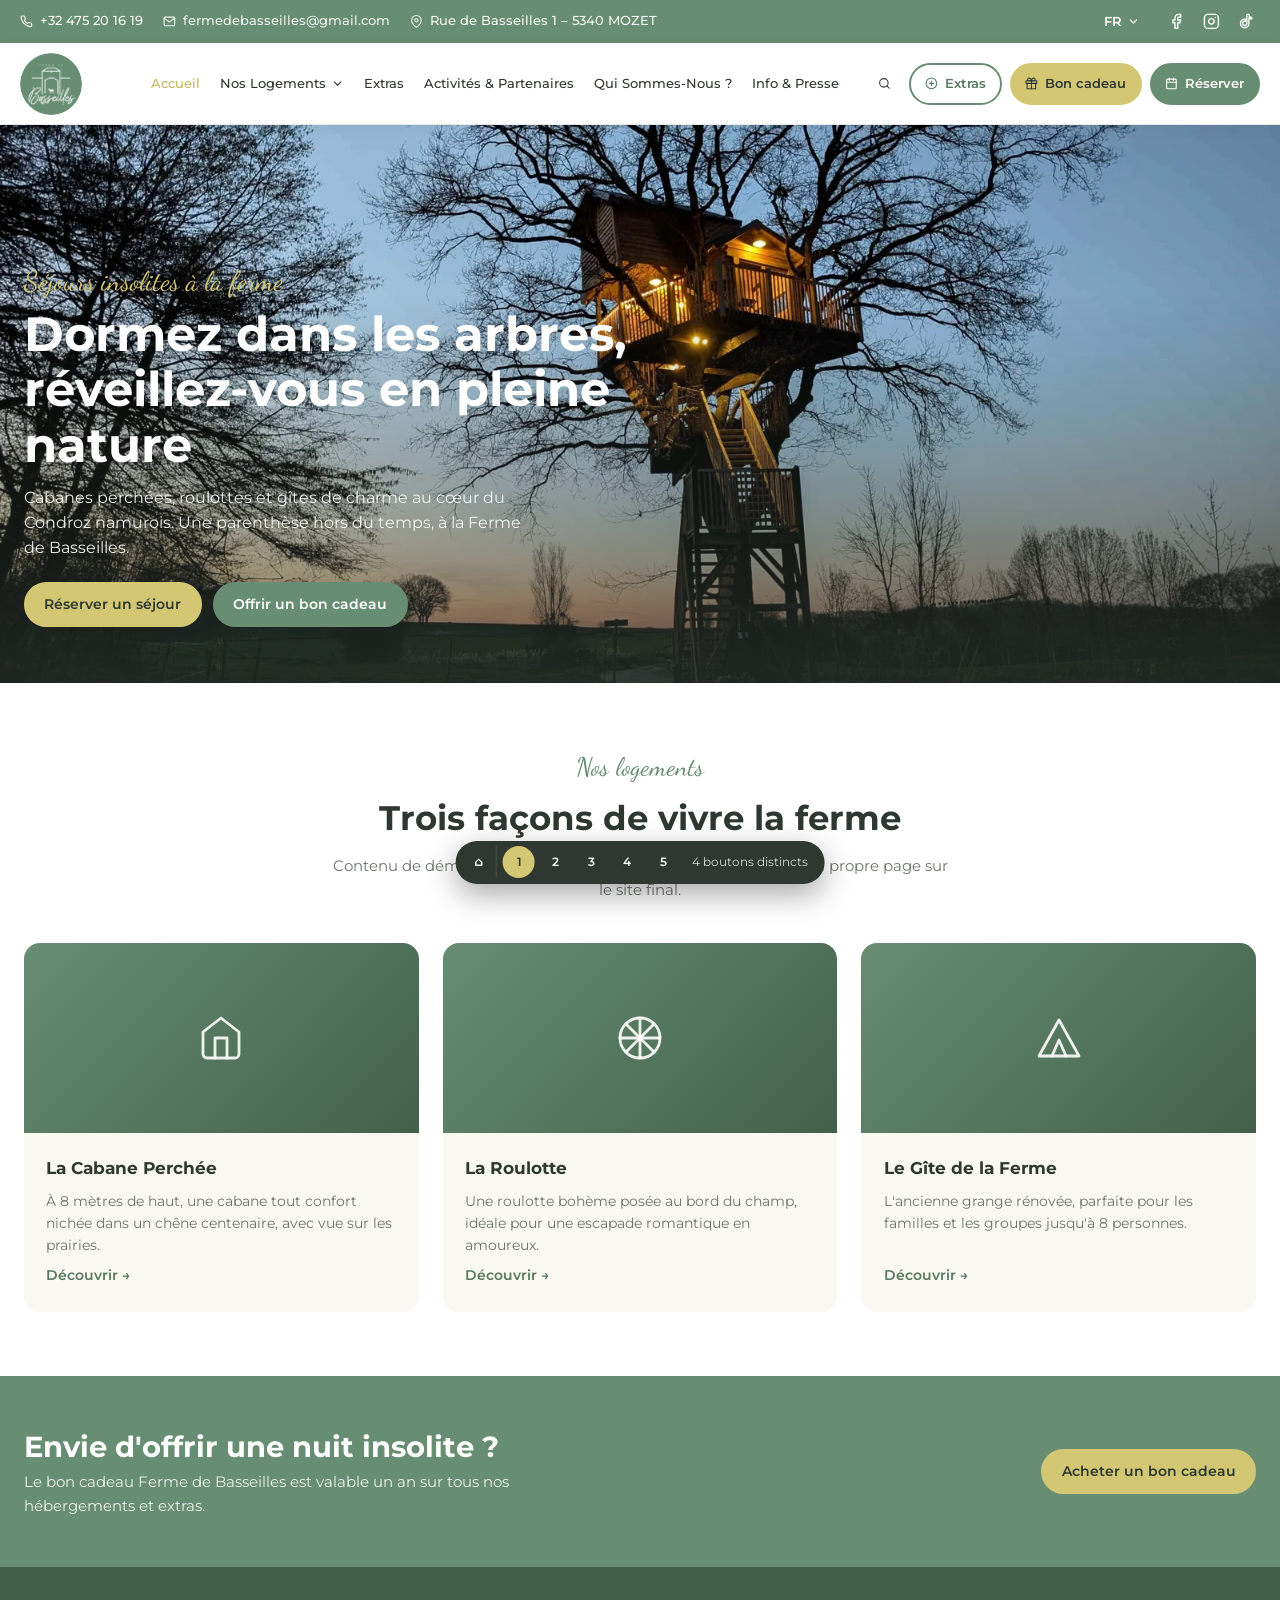
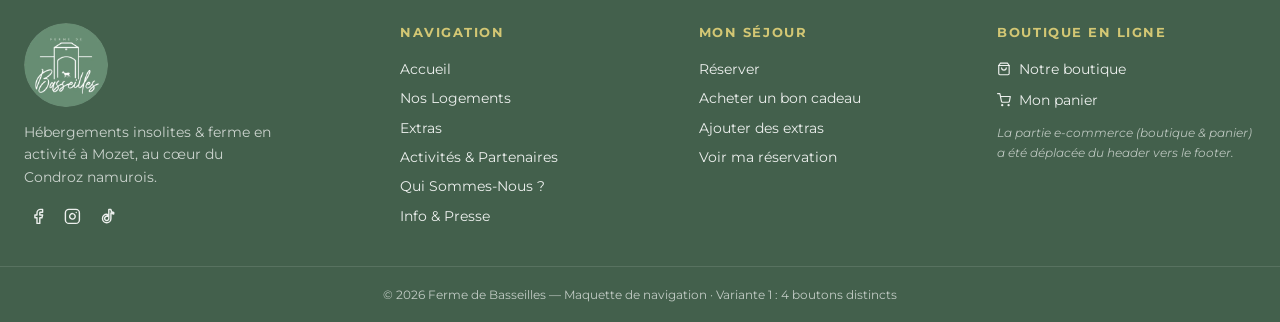
==== variant-1.html @ 5a472fa8 "Add 5 header navigation variants for Ferme de Basseilles - Remove e-commerce (cart) from header, rel" ====
<!DOCTYPE html>
<html lang="fr">
<head>
  <meta charset="UTF-8">
  <meta name="viewport" content="width=device-width, initial-scale=1">
  <title>Variante 1 — 4 boutons distincts | Ferme de Basseilles</title>
  <meta name="description" content="Maquette de navigation — 4 boutons d'action distincts dans le header.">
  <link rel="icon" type="image/webp" href="assets/img/logo.webp">
  <link rel="preconnect" href="https://fonts.googleapis.com">
  <link rel="preconnect" href="https://fonts.gstatic.com" crossorigin>
  <link href="https://fonts.googleapis.com/css2?family=Montserrat:wght@400;500;600;700&family=Dancing+Script:wght@600&display=swap" rel="stylesheet">
  <link rel="stylesheet" href="assets/css/styles.css">
</head>
<body class="v1" data-variant="1">

  <!-- ===== Barre supérieure : contact / langue / réseaux (conservés) ===== -->
  <div class="topbar">
    <div class="topbar-inner">
      <div class="topbar-contact">
        <a href="tel:+32475201619">
          <svg class="icon" viewBox="0 0 24 24"><path d="M22 16.92v3a2 2 0 0 1-2.18 2 19.79 19.79 0 0 1-8.63-3.07 19.5 19.5 0 0 1-6-6A19.79 19.79 0 0 1 2.12 4.18 2 2 0 0 1 4.11 2h3a2 2 0 0 1 2 1.72c.13.96.36 1.9.7 2.81a2 2 0 0 1-.45 2.11L8.09 9.91a16 16 0 0 0 6 6l1.27-1.27a2 2 0 0 1 2.11-.45c.91.34 1.85.57 2.81.7A2 2 0 0 1 22 16.92z"/></svg>
          +32 475 20 16 19
        </a>
        <a href="mailto:fermedebasseilles@gmail.com" class="topbar-mail">
          <svg class="icon" viewBox="0 0 24 24"><path d="M4 4h16a2 2 0 0 1 2 2v12a2 2 0 0 1-2 2H4a2 2 0 0 1-2-2V6a2 2 0 0 1 2-2z"/><path d="m22 6-10 7L2 6"/></svg>
          <span>fermedebasseilles@gmail.com</span>
        </a>
        <span class="topbar-address">
          <svg class="icon" viewBox="0 0 24 24"><path d="M21 10c0 7-9 13-9 13S3 17 3 10a9 9 0 0 1 18 0z"/><circle cx="12" cy="10" r="3"/></svg>
          Rue de Basseilles 1 &ndash; 5340 MOZET
        </span>
      </div>
      <div class="topbar-right">
        <div class="lang">
          <button class="lang-btn" aria-haspopup="true">
            FR
            <svg class="icon" viewBox="0 0 24 24"><path d="m6 9 6 6 6-6"/></svg>
          </button>
          <div class="lang-menu">
            <a href="#">🇫🇷 Français</a>
            <a href="#">🇬🇧 English</a>
            <a href="#">🇳🇱 Nederlands</a>
          </div>
        </div>
        <div class="socials">
          <a href="#" aria-label="Facebook"><svg class="icon" viewBox="0 0 24 24"><path d="M18 2h-3a5 5 0 0 0-5 5v3H7v4h3v8h4v-8h3l1-4h-4V7a1 1 0 0 1 1-1h3z"/></svg></a>
          <a href="#" aria-label="Instagram"><svg class="icon" viewBox="0 0 24 24"><rect x="2" y="2" width="20" height="20" rx="5"/><path d="M16 11.37A4 4 0 1 1 12.63 8 4 4 0 0 1 16 11.37z"/><line x1="17.5" y1="6.5" x2="17.51" y2="6.5"/></svg></a>
          <a href="#" aria-label="TikTok"><svg class="icon" viewBox="0 0 24 24"><path d="M21 8.5a6.5 6.5 0 0 1-4-1.4V15a6 6 0 1 1-6-6c.34 0 .67.03 1 .09V12a3 3 0 1 0 2 2.83V2h3a4.5 4.5 0 0 0 4 4.4z"/></svg></a>
        </div>
      </div>
    </div>
  </div>

  <!-- ===== Header V1 : 4 boutons distincts ===== -->
  <header class="navbar">
    <div class="nav-inner">
      <a class="logo" href="index.html">
        <img src="assets/img/logo.webp" alt="Ferme de Basseilles">
        <span class="logo-text">
          <span class="logo-top">Ferme de</span>
          <span class="logo-name">Basseilles</span>
        </span>
      </a>

      <ul class="nav-links">
        <li><a href="#" class="active">Accueil</a></li>
        <li class="has-submenu">
          <a href="#">Nos Logements <svg class="icon" viewBox="0 0 24 24"><path d="m6 9 6 6 6-6"/></svg></a>
          <div class="submenu">
            <a href="#">La Cabane Perchée</a>
            <a href="#">La Roulotte</a>
            <a href="#">Le Gîte de la Ferme</a>
            <a href="#">Tous nos logements</a>
          </div>
        </li>
        <li><a href="#">Extras</a></li>
        <li><a href="#">Activités &amp; Partenaires</a></li>
        <li><a href="#">Qui Sommes-Nous ?</a></li>
        <li><a href="#">Info &amp; Presse</a></li>
      </ul>

      <div class="nav-actions">
        <a class="btn btn-ghost" href="#ma-reservation" title="Voir ma réservation">
          <svg class="icon" viewBox="0 0 24 24"><circle cx="11" cy="11" r="8"/><path d="m21 21-4.35-4.35"/></svg>
          <span>Ma réservation</span>
        </a>
        <a class="btn btn-outline" href="#extras">
          <svg class="icon" viewBox="0 0 24 24"><circle cx="12" cy="12" r="10"/><path d="M12 8v8M8 12h8"/></svg>
          Extras
        </a>
        <a class="btn btn-yellow" href="#bon-cadeau">
          <svg class="icon" viewBox="0 0 24 24"><path d="M20 12v10H4V12"/><path d="M2 7h20v5H2z"/><path d="M12 22V7"/><path d="M12 7H7.5a2.5 2.5 0 0 1 0-5C11 2 12 7 12 7z"/><path d="M12 7h4.5a2.5 2.5 0 0 0 0-5C13 2 12 7 12 7z"/></svg>
          Bon cadeau
        </a>
        <a class="btn btn-solid" href="#reserver">
          <svg class="icon" viewBox="0 0 24 24"><rect x="3" y="4" width="18" height="18" rx="2"/><path d="M16 2v4M8 2v4M3 10h18"/></svg>
          Réserver
        </a>
      </div>

      <a class="btn btn-solid nav-mobile-cta" href="#reserver">Réserver</a>
      <button class="burger" aria-label="Ouvrir le menu">
        <svg class="icon" viewBox="0 0 24 24"><path d="M3 6h18M3 12h18M3 18h18"/></svg>
      </button>
    </div>
  </header>

  <!-- ===== Tiroir mobile ===== -->
  <div class="drawer-overlay"></div>
  <aside class="drawer">
    <div class="drawer-head">
      <img src="assets/img/logo.webp" alt="Ferme de Basseilles">
      <button class="drawer-close" aria-label="Fermer le menu">
        <svg class="icon" viewBox="0 0 24 24"><path d="M18 6 6 18M6 6l12 12"/></svg>
      </button>
    </div>
    <div class="drawer-actions">
      <a class="btn btn-solid" href="#reserver">Réserver</a>
      <a class="btn btn-yellow" href="#bon-cadeau">Acheter un bon cadeau</a>
      <a class="btn btn-outline" href="#extras">Ajouter des extras</a>
      <a class="btn btn-outline" href="#ma-reservation">Voir ma réservation</a>
    </div>
    <ul class="drawer-nav">
      <li><a href="#">Accueil</a></li>
      <li class="has-submenu">
        <a href="#">Nos Logements <svg class="icon" viewBox="0 0 24 24"><path d="m6 9 6 6 6-6"/></svg></a>
        <div class="drawer-sub">
          <a href="#">La Cabane Perchée</a>
          <a href="#">La Roulotte</a>
          <a href="#">Le Gîte de la Ferme</a>
          <a href="#">Tous nos logements</a>
        </div>
      </li>
      <li><a href="#">Extras</a></li>
      <li><a href="#">Activités &amp; Partenaires</a></li>
      <li><a href="#">Qui Sommes-Nous ?</a></li>
      <li><a href="#">Info &amp; Presse</a></li>
    </ul>
    <div class="drawer-foot">
      <a href="tel:+32475201619"><svg class="icon" viewBox="0 0 24 24"><path d="M22 16.92v3a2 2 0 0 1-2.18 2 19.79 19.79 0 0 1-8.63-3.07 19.5 19.5 0 0 1-6-6A19.79 19.79 0 0 1 2.12 4.18 2 2 0 0 1 4.11 2h3a2 2 0 0 1 2 1.72c.13.96.36 1.9.7 2.81a2 2 0 0 1-.45 2.11L8.09 9.91a16 16 0 0 0 6 6l1.27-1.27a2 2 0 0 1 2.11-.45c.91.34 1.85.57 2.81.7A2 2 0 0 1 22 16.92z"/></svg> +32 475 20 16 19</a>
      <a href="mailto:fermedebasseilles@gmail.com"><svg class="icon" viewBox="0 0 24 24"><path d="M4 4h16a2 2 0 0 1 2 2v12a2 2 0 0 1-2 2H4a2 2 0 0 1-2-2V6a2 2 0 0 1 2-2z"/><path d="m22 6-10 7L2 6"/></svg> fermedebasseilles@gmail.com</a>
      <span>Rue de Basseilles 1 &ndash; 5340 MOZET</span>
      <div class="socials">
        <a href="#" aria-label="Facebook"><svg class="icon" viewBox="0 0 24 24"><path d="M18 2h-3a5 5 0 0 0-5 5v3H7v4h3v8h4v-8h3l1-4h-4V7a1 1 0 0 1 1-1h3z"/></svg></a>
        <a href="#" aria-label="Instagram"><svg class="icon" viewBox="0 0 24 24"><rect x="2" y="2" width="20" height="20" rx="5"/><path d="M16 11.37A4 4 0 1 1 12.63 8 4 4 0 0 1 16 11.37z"/><line x1="17.5" y1="6.5" x2="17.51" y2="6.5"/></svg></a>
        <a href="#" aria-label="TikTok"><svg class="icon" viewBox="0 0 24 24"><path d="M21 8.5a6.5 6.5 0 0 1-4-1.4V15a6 6 0 1 1-6-6c.34 0 .67.03 1 .09V12a3 3 0 1 0 2 2.83V2h3a4.5 4.5 0 0 0 4 4.4z"/></svg></a>
      </div>
    </div>
  </aside>

  <main>
    <!-- ===== Hero ===== -->
    <section class="hero">
      <img class="hero-img" src="assets/img/hero.webp" alt="La Cabane Perchée au coucher du soleil">
      <div class="hero-content">
        <span class="kicker">Séjours insolites à la ferme</span>
        <h1>Dormez dans les arbres, réveillez-vous en pleine nature</h1>
        <p>Cabanes perchées, roulottes et gîtes de charme au c&oelig;ur du Condroz namurois. Une parenthèse hors du temps, à la Ferme de Basseilles.</p>
        <div class="hero-cta">
          <a class="btn btn-yellow" href="#reserver">Réserver un séjour</a>
          <a class="btn btn-solid" href="#bon-cadeau">Offrir un bon cadeau</a>
        </div>
      </div>
    </section>

    <!-- ===== Logements ===== -->
    <section class="section">
      <div class="section-head">
        <span class="kicker">Nos logements</span>
        <h2>Trois façons de vivre la ferme</h2>
        <p>Contenu de démonstration — chaque hébergement dispose de sa propre page sur le site final.</p>
      </div>
      <div class="cards">
        <article class="card">
          <div class="card-img"><svg class="icon" viewBox="0 0 24 24"><path d="m3 9 9-7 9 7v11a2 2 0 0 1-2 2H5a2 2 0 0 1-2-2z"/><path d="M9 22V12h6v10"/></svg></div>
          <div class="card-body">
            <h3>La Cabane Perchée</h3>
            <p>À 8 mètres de haut, une cabane tout confort nichée dans un chêne centenaire, avec vue sur les prairies.</p>
            <a class="card-link" href="#">Découvrir &rarr;</a>
          </div>
        </article>
        <article class="card">
          <div class="card-img"><svg class="icon" viewBox="0 0 24 24"><circle cx="12" cy="12" r="10"/><path d="M12 2v20M2 12h20"/><path d="m5 5 14 14M19 5 5 19"/></svg></div>
          <div class="card-body">
            <h3>La Roulotte</h3>
            <p>Une roulotte bohème posée au bord du champ, idéale pour une escapade romantique en amoureux.</p>
            <a class="card-link" href="#">Découvrir &rarr;</a>
          </div>
        </article>
        <article class="card">
          <div class="card-img"><svg class="icon" viewBox="0 0 24 24"><path d="M12 3 2 21h20L12 3z"/><path d="M12 13l-3.5 8M12 13l3.5 8"/></svg></div>
          <div class="card-body">
            <h3>Le Gîte de la Ferme</h3>
            <p>L'ancienne grange rénovée, parfaite pour les familles et les groupes jusqu'à 8 personnes.</p>
            <a class="card-link" href="#">Découvrir &rarr;</a>
          </div>
        </article>
      </div>
    </section>

    <!-- ===== Bandeau ===== -->
    <section class="strip">
      <div class="section">
        <div>
          <h2>Envie d'offrir une nuit insolite ?</h2>
          <p>Le bon cadeau Ferme de Basseilles est valable un an sur tous nos hébergements et extras.</p>
        </div>
        <a class="btn btn-yellow" href="#bon-cadeau">Acheter un bon cadeau</a>
      </div>
    </section>
  </main>

  <!-- ===== Footer : e-commerce déplacé ici ===== -->
  <footer>
    <div class="footer-inner">
      <div class="footer-brand">
        <img src="assets/img/logo.webp" alt="Ferme de Basseilles">
        <p>Hébergements insolites &amp; ferme en activité à Mozet, au c&oelig;ur du Condroz namurois.</p>
        <div class="socials">
          <a href="#" aria-label="Facebook"><svg class="icon" viewBox="0 0 24 24"><path d="M18 2h-3a5 5 0 0 0-5 5v3H7v4h3v8h4v-8h3l1-4h-4V7a1 1 0 0 1 1-1h3z"/></svg></a>
          <a href="#" aria-label="Instagram"><svg class="icon" viewBox="0 0 24 24"><rect x="2" y="2" width="20" height="20" rx="5"/><path d="M16 11.37A4 4 0 1 1 12.63 8 4 4 0 0 1 16 11.37z"/><line x1="17.5" y1="6.5" x2="17.51" y2="6.5"/></svg></a>
          <a href="#" aria-label="TikTok"><svg class="icon" viewBox="0 0 24 24"><path d="M21 8.5a6.5 6.5 0 0 1-4-1.4V15a6 6 0 1 1-6-6c.34 0 .67.03 1 .09V12a3 3 0 1 0 2 2.83V2h3a4.5 4.5 0 0 0 4 4.4z"/></svg></a>
        </div>
      </div>
      <div>
        <h4>Navigation</h4>
        <ul>
          <li><a href="#">Accueil</a></li>
          <li><a href="#">Nos Logements</a></li>
          <li><a href="#">Extras</a></li>
          <li><a href="#">Activités &amp; Partenaires</a></li>
          <li><a href="#">Qui Sommes-Nous ?</a></li>
          <li><a href="#">Info &amp; Presse</a></li>
        </ul>
      </div>
      <div>
        <h4>Mon séjour</h4>
        <ul>
          <li><a href="#reserver">Réserver</a></li>
          <li><a href="#bon-cadeau">Acheter un bon cadeau</a></li>
          <li><a href="#extras">Ajouter des extras</a></li>
          <li><a href="#ma-reservation">Voir ma réservation</a></li>
        </ul>
      </div>
      <div>
        <h4>Boutique en ligne</h4>
        <ul>
          <li><a href="#"><svg class="icon" viewBox="0 0 24 24"><path d="M6 2 3 6v14a2 2 0 0 0 2 2h14a2 2 0 0 0 2-2V6l-3-4z"/><path d="M3 6h18"/><path d="M16 10a4 4 0 0 1-8 0"/></svg> Notre boutique</a></li>
          <li><a href="#"><svg class="icon" viewBox="0 0 24 24"><circle cx="9" cy="21" r="1"/><circle cx="20" cy="21" r="1"/><path d="M1 1h4l2.68 13.39a2 2 0 0 0 2 1.61h9.72a2 2 0 0 0 2-1.61L23 6H6"/></svg> Mon panier</a></li>
        </ul>
        <p class="footer-shop-note">La partie e-commerce (boutique &amp; panier) a été déplacée du header vers le footer.</p>
      </div>
    </div>
    <div class="footer-bottom">© 2026 Ferme de Basseilles — Maquette de navigation · Variante 1 : 4 boutons distincts</div>
  </footer>

  <script src="assets/js/main.js"></script>
</body>
</html>
---- assets/css/styles.css ----
/* =====================================================
   Ferme de Basseilles — Header variants
   Green:  #678D73   |  Yellow: #D3C774  |  Bg: white
   ===================================================== */

:root {
  --green: #678D73;
  --green-dark: #56795F;
  --green-deep: #43604C;
  --yellow: #D3C774;
  --yellow-dark: #C4B65E;
  --cream: #FAF8F2;
  --ink: #2E3830;
  --muted: #6C756E;
  --white: #FFFFFF;
  --radius: 10px;
  --shadow: 0 8px 30px rgba(46, 56, 48, 0.12);
  --font: 'Montserrat', system-ui, -apple-system, sans-serif;
  --font-script: 'Dancing Script', cursive;
}

* { margin: 0; padding: 0; box-sizing: border-box; }

html { scroll-behavior: smooth; }

body {
  font-family: var(--font);
  color: var(--ink);
  background: var(--white);
  line-height: 1.6;
  overflow-x: hidden;
}

img { max-width: 100%; display: block; }
a { color: inherit; text-decoration: none; }
ul { list-style: none; }
button { font-family: inherit; cursor: pointer; background: none; border: none; }

.icon {
  width: 1em; height: 1em;
  stroke: currentColor; fill: none;
  stroke-width: 2; stroke-linecap: round; stroke-linejoin: round;
  flex-shrink: 0;
  vertical-align: -0.125em;
}

/* =========================
   Top bar (contact / lang / socials)
   ========================= */
.topbar {
  background: var(--green);
  color: var(--white);
  font-size: 0.8rem;
  font-weight: 500;
}

.topbar-inner {
  max-width: 1360px;
  margin: 0 auto;
  padding: 0.45rem 1.25rem;
  display: flex;
  align-items: center;
  justify-content: space-between;
  gap: 1rem;
  flex-wrap: wrap;
}

.topbar-contact {
  display: flex;
  align-items: center;
  gap: 1.25rem;
  flex-wrap: wrap;
}

.topbar-contact a,
.topbar-contact span {
  display: inline-flex;
  align-items: center;
  gap: 0.45rem;
  opacity: 0.95;
  transition: opacity 0.2s;
}

.topbar-contact a:hover { opacity: 1; text-decoration: underline; }

.topbar-right {
  display: flex;
  align-items: center;
  gap: 1rem;
  margin-left: auto;
}

/* language selector */
.lang {
  position: relative;
}

.lang-btn {
  display: inline-flex;
  align-items: center;
  gap: 0.35rem;
  color: var(--white);
  font-size: 0.8rem;
  font-weight: 600;
  padding: 0.2rem 0.4rem;
  border-radius: 6px;
}

.lang-btn:hover { background: rgba(255, 255, 255, 0.12); }

.lang-menu {
  position: absolute;
  top: calc(100% + 6px);
  right: 0;
  background: var(--white);
  color: var(--ink);
  border-radius: 8px;
  box-shadow: var(--shadow);
  padding: 0.35rem;
  min-width: 120px;
  display: none;
  z-index: 60;
}

.lang.open .lang-menu { display: block; }

.lang-menu a {
  display: block;
  padding: 0.4rem 0.7rem;
  border-radius: 6px;
  font-size: 0.8rem;
  font-weight: 500;
}

.lang-menu a:hover { background: var(--cream); color: var(--green-dark); }

/* socials */
.socials {
  display: flex;
  align-items: center;
  gap: 0.35rem;
}

.socials a {
  display: inline-flex;
  align-items: center;
  justify-content: center;
  width: 1.8rem; height: 1.8rem;
  border-radius: 50%;
  transition: background 0.2s;
}

.socials a:hover { background: rgba(255, 255, 255, 0.15); }
.socials .icon { width: 1.05rem; height: 1.05rem; }

/* small pill links used in V4 topbar */
.topbar-actions {
  display: flex;
  align-items: center;
  gap: 0.5rem;
  flex-wrap: wrap;
}

.topbar-pill {
  display: inline-flex;
  align-items: center;
  gap: 0.4rem;
  padding: 0.28rem 0.75rem;
  border: 1px solid rgba(255, 255, 255, 0.55);
  border-radius: 999px;
  font-size: 0.75rem;
  font-weight: 600;
  transition: background 0.2s, color 0.2s;
}

.topbar-pill:hover { background: var(--white); color: var(--green-dark); }

.topbar-pill.pill-yellow {
  background: var(--yellow);
  border-color: var(--yellow);
  color: var(--ink);
}

.topbar-pill.pill-yellow:hover { background: var(--yellow-dark); border-color: var(--yellow-dark); }

/* =========================
   Navbar (shared)
   ========================= */
.navbar {
  background: var(--white);
  border-bottom: 1px solid rgba(103, 141, 115, 0.18);
  position: sticky;
  top: 0;
  z-index: 50;
  box-shadow: 0 2px 14px rgba(46, 56, 48, 0.06);
}

.nav-inner {
  max-width: 1360px;
  margin: 0 auto;
  padding: 0.6rem 1.25rem;
  display: flex;
  align-items: center;
  gap: 1.25rem;
}

.logo {
  display: inline-flex;
  align-items: center;
  gap: 0.65rem;
  flex-shrink: 0;
}

.logo img {
  width: 62px; height: 62px;
  border-radius: 50%;
}

.logo-text {
  display: flex;
  flex-direction: column;
  line-height: 1.1;
}

.logo-text .logo-top {
  font-size: 0.62rem;
  letter-spacing: 0.22em;
  text-transform: uppercase;
  color: var(--green);
  font-weight: 600;
}

.logo-text .logo-name {
  font-family: var(--font-script);
  font-size: 1.45rem;
  color: var(--green-dark);
  font-weight: 600;
}

/* nav links */
.nav-links {
  display: flex;
  align-items: center;
  gap: 0.25rem;
}

.nav-links > li { position: relative; }

.nav-links > li > a {
  display: inline-flex;
  align-items: center;
  gap: 0.3rem;
  padding: 0.55rem 0.8rem;
  font-size: 0.88rem;
  font-weight: 500;
  border-radius: 8px;
  transition: color 0.2s, background 0.2s;
  white-space: nowrap;
}

.nav-links > li > a:hover,
.nav-links > li > a.active {
  color: var(--green-dark);
  background: rgba(103, 141, 115, 0.1);
}

.nav-links > li > a.active { color: var(--yellow-dark); background: none; }

/* submenu (Nos Logements) */
.submenu {
  position: absolute;
  top: calc(100% + 8px);
  left: 0;
  background: var(--white);
  border-radius: 10px;
  box-shadow: var(--shadow);
  padding: 0.4rem;
  min-width: 220px;
  display: none;
  z-index: 60;
}

.has-submenu.open .submenu { display: block; }

@media (hover: hover) {
  .has-submenu:hover .submenu { display: block; }
}

.submenu a {
  display: block;
  padding: 0.55rem 0.8rem;
  border-radius: 8px;
  font-size: 0.85rem;
  font-weight: 500;
}

.submenu a:hover { background: var(--cream); color: var(--green-dark); }

/* =========================
   Buttons
   ========================= */
.btn {
  display: inline-flex;
  align-items: center;
  justify-content: center;
  gap: 0.45rem;
  padding: 0.6rem 1.15rem;
  border-radius: 999px;
  font-size: 0.85rem;
  font-weight: 600;
  white-space: nowrap;
  border: 2px solid transparent;
  transition: background 0.2s, color 0.2s, border-color 0.2s, transform 0.1s;
}

.btn:active { transform: scale(0.97); }

.btn-solid {
  background: var(--green);
  color: var(--white);
  border-color: var(--green);
}

.btn-solid:hover { background: var(--green-dark); border-color: var(--green-dark); }

.btn-yellow {
  background: var(--yellow);
  color: var(--ink);
  border-color: var(--yellow);
}

.btn-yellow:hover { background: var(--yellow-dark); border-color: var(--yellow-dark); }

.btn-outline {
  background: transparent;
  color: var(--green-dark);
  border-color: var(--green);
}

.btn-outline:hover { background: rgba(103, 141, 115, 0.1); }

.btn-ghost {
  background: transparent;
  color: var(--ink);
  padding-left: 0.6rem;
  padding-right: 0.6rem;
}

.btn-ghost:hover { color: var(--green-dark); background: rgba(103, 141, 115, 0.08); }

.nav-actions {
  display: flex;
  align-items: center;
  gap: 0.5rem;
  margin-left: auto;
}

/* =========================
   Actions dropdown (V2, V5 desktop)
   ========================= */
.actions-dd { position: relative; }

.actions-dd-menu {
  position: absolute;
  top: calc(100% + 10px);
  right: 0;
  background: var(--white);
  border-radius: 12px;
  box-shadow: var(--shadow);
  padding: 0.45rem;
  min-width: 250px;
  display: none;
  z-index: 60;
}

.actions-dd.open .actions-dd-menu { display: block; }

.actions-dd-menu a {
  display: flex;
  align-items: center;
  gap: 0.7rem;
  padding: 0.65rem 0.8rem;
  border-radius: 9px;
  font-size: 0.87rem;
  font-weight: 500;
}

.actions-dd-menu a:hover { background: var(--cream); color: var(--green-dark); }

.actions-dd-menu .icon {
  width: 1.15rem; height: 1.15rem;
  color: var(--green);
}

.actions-dd-menu .dd-primary {
  background: var(--green);
  color: var(--white);
}

.actions-dd-menu .dd-primary .icon { color: var(--white); }

.actions-dd-menu .dd-primary:hover { background: var(--green-dark); color: var(--white); }

/* =========================
   Burger + mobile drawer
   ========================= */
.nav-mobile-cta { display: none; }

.burger {
  display: none;
  align-items: center;
  justify-content: center;
  width: 2.6rem; height: 2.6rem;
  border-radius: 8px;
  color: var(--green-dark);
}

.burger:hover { background: rgba(103, 141, 115, 0.1); }
.burger .icon { width: 1.6rem; height: 1.6rem; }

.drawer-overlay {
  position: fixed;
  inset: 0;
  background: rgba(46, 56, 48, 0.45);
  opacity: 0;
  pointer-events: none;
  transition: opacity 0.25s;
  z-index: 90;
}

body.drawer-open .drawer-overlay { opacity: 1; pointer-events: auto; }

.drawer {
  position: fixed;
  top: 0; right: 0; bottom: 0;
  width: min(340px, 88vw);
  background: var(--white);
  z-index: 100;
  transform: translateX(105%);
  transition: transform 0.28s ease;
  display: flex;
  flex-direction: column;
  overflow-y: auto;
}

body.drawer-open .drawer { transform: translateX(0); }

.drawer-head {
  display: flex;
  align-items: center;
  justify-content: space-between;
  padding: 1rem 1.25rem;
  border-bottom: 1px solid rgba(103, 141, 115, 0.15);
}

.drawer-head img { width: 52px; height: 52px; border-radius: 50%; }

.drawer-close {
  width: 2.4rem; height: 2.4rem;
  display: inline-flex;
  align-items: center;
  justify-content: center;
  border-radius: 8px;
  color: var(--ink);
}

.drawer-close:hover { background: var(--cream); }
.drawer-close .icon { width: 1.4rem; height: 1.4rem; }

.drawer-actions {
  display: grid;
  gap: 0.55rem;
  padding: 1.1rem 1.25rem;
  border-bottom: 1px solid rgba(103, 141, 115, 0.15);
}

.drawer-actions .btn { width: 100%; padding: 0.75rem 1rem; }

.drawer-nav { padding: 0.75rem 0.75rem 1rem; }

.drawer-nav > li > a {
  display: flex;
  align-items: center;
  justify-content: space-between;
  padding: 0.7rem 0.6rem;
  font-size: 0.95rem;
  font-weight: 500;
  border-radius: 8px;
}

.drawer-nav > li > a:hover { background: var(--cream); color: var(--green-dark); }

.drawer-sub {
  display: none;
  padding-left: 1rem;
}

.drawer-nav li.open .drawer-sub { display: block; }

.drawer-sub a {
  display: block;
  padding: 0.5rem 0.6rem;
  font-size: 0.87rem;
  color: var(--muted);
  border-radius: 8px;
}

.drawer-sub a:hover { background: var(--cream); color: var(--green-dark); }

.drawer-foot {
  margin-top: auto;
  padding: 1.1rem 1.25rem 1.5rem;
  border-top: 1px solid rgba(103, 141, 115, 0.15);
  font-size: 0.82rem;
  color: var(--muted);
  display: grid;
  gap: 0.5rem;
}

.drawer-foot a {
  display: inline-flex;
  align-items: center;
  gap: 0.5rem;
}

.drawer-foot a:hover { color: var(--green-dark); }

.drawer-foot .socials { color: var(--green-dark); margin-top: 0.25rem; }
.drawer-foot .socials a:hover { background: var(--cream); }

/* =========================
   V1 — 4 distinct buttons
   ========================= */
body.v1 .nav-links { margin-left: auto; }
body.v1 .nav-actions { margin-left: 0; }

@media (max-width: 1680px) {
  body.v1 .nav-links > li > a { padding: 0.55rem 0.5rem; font-size: 0.83rem; }
  body.v1 .nav-actions .btn { padding: 0.55rem 0.85rem; font-size: 0.8rem; }
  body.v1 .nav-actions .btn-ghost span { display: none; }
  body.v1 .nav-actions .btn-ghost { padding: 0.55rem; }
}

@media (max-width: 1280px) and (min-width: 1081px) {
  body.v1 .logo-text { display: none; }
}

/* =========================
   V3 — logo centered, 2 buttons each side
   ========================= */
body.v3 .nav-inner {
  display: grid;
  grid-template-columns: 1fr auto 1fr;
  row-gap: 0.15rem;
}

body.v3 .nav-side {
  display: flex;
  align-items: center;
  gap: 0.5rem;
}

body.v3 .nav-side.right { justify-content: flex-end; }

body.v3 .logo { justify-self: center; }

body.v3 .nav-links {
  grid-column: 1 / -1;
  justify-content: center;
  padding-bottom: 0.35rem;
}

/* =========================
   V5 — mobile bottom action bar
   ========================= */
.bottombar {
  display: none;
  position: fixed;
  left: 0; right: 0; bottom: 0;
  background: var(--white);
  border-top: 1px solid rgba(103, 141, 115, 0.25);
  box-shadow: 0 -6px 20px rgba(46, 56, 48, 0.12);
  z-index: 80;
  padding: 0.35rem 0.25rem calc(0.35rem + env(safe-area-inset-bottom));
}

.bottombar-inner {
  display: grid;
  grid-template-columns: repeat(4, 1fr);
  gap: 0.25rem;
  max-width: 560px;
  margin: 0 auto;
}

.bottombar a {
  display: flex;
  flex-direction: column;
  align-items: center;
  gap: 0.2rem;
  padding: 0.4rem 0.2rem;
  font-size: 0.64rem;
  font-weight: 600;
  color: var(--muted);
  border-radius: 10px;
  text-align: center;
}

.bottombar a .icon { width: 1.35rem; height: 1.35rem; }

.bottombar a:hover { color: var(--green-dark); }

.bottombar a.bb-primary {
  color: var(--white);
  background: var(--green);
}

.bottombar a.bb-primary:hover { background: var(--green-dark); }

/* =========================
   Hero
   ========================= */
.hero {
  position: relative;
  min-height: 62vh;
  display: flex;
  align-items: flex-end;
  overflow: hidden;
  isolation: isolate;
}

.hero img.hero-img {
  position: absolute;
  inset: 0;
  width: 100%; height: 100%;
  object-fit: cover;
  z-index: -2;
}

.hero::after {
  content: "";
  position: absolute;
  inset: 0;
  background: linear-gradient(180deg, rgba(46, 56, 48, 0) 30%, rgba(46, 56, 48, 0.65) 100%);
  z-index: -1;
}

.hero-content {
  max-width: 1360px;
  width: 100%;
  margin: 0 auto;
  padding: 3rem 1.5rem 3.5rem;
  color: var(--white);
}

.hero-content .kicker {
  font-family: var(--font-script);
  font-size: 1.7rem;
  color: var(--yellow);
}

.hero-content h1 {
  font-size: clamp(1.8rem, 4vw, 3rem);
  font-weight: 700;
  line-height: 1.15;
  max-width: 640px;
  margin: 0.25rem 0 0.75rem;
}

.hero-content p {
  max-width: 520px;
  font-size: 0.98rem;
  opacity: 0.92;
}

.hero-cta {
  display: flex;
  gap: 0.7rem;
  margin-top: 1.4rem;
  flex-wrap: wrap;
}

/* =========================
   Content sections
   ========================= */
.section {
  max-width: 1360px;
  margin: 0 auto;
  padding: 4rem 1.5rem;
}

.section-head {
  text-align: center;
  max-width: 620px;
  margin: 0 auto 2.5rem;
}

.section-head .kicker {
  font-family: var(--font-script);
  font-size: 1.6rem;
  color: var(--green);
}

.section-head h2 {
  font-size: clamp(1.5rem, 3vw, 2.1rem);
  font-weight: 700;
  margin: 0.15rem 0 0.6rem;
}

.section-head p { color: var(--muted); font-size: 0.95rem; }

.cards {
  display: grid;
  grid-template-columns: repeat(3, 1fr);
  gap: 1.5rem;
}

.card {
  background: var(--cream);
  border-radius: 16px;
  overflow: hidden;
  display: flex;
  flex-direction: column;
  transition: transform 0.2s, box-shadow 0.2s;
}

.card:hover { transform: translateY(-4px); box-shadow: var(--shadow); }

.card-img {
  height: 190px;
  background: linear-gradient(135deg, var(--green) 0%, var(--green-deep) 100%);
  display: flex;
  align-items: center;
  justify-content: center;
  color: rgba(255, 255, 255, 0.9);
}

.card-img .icon { width: 3rem; height: 3rem; stroke-width: 1.4; }

.card-body { padding: 1.4rem 1.4rem 1.6rem; display: flex; flex-direction: column; gap: 0.5rem; flex: 1; }

.card-body h3 { font-size: 1.05rem; font-weight: 700; }

.card-body p { font-size: 0.87rem; color: var(--muted); flex: 1; }

.card-link {
  color: var(--green-dark);
  font-weight: 600;
  font-size: 0.85rem;
  display: inline-flex;
  align-items: center;
  gap: 0.35rem;
}

.card-link:hover { color: var(--green-deep); text-decoration: underline; }

/* banner strip */
.strip {
  background: var(--green);
  color: var(--white);
}

.strip .section {
  padding: 3rem 1.5rem;
  display: flex;
  align-items: center;
  justify-content: space-between;
  gap: 1.5rem;
  flex-wrap: wrap;
}

.strip h2 { font-size: clamp(1.3rem, 2.5vw, 1.8rem); font-weight: 700; }
.strip p { opacity: 0.9; font-size: 0.95rem; max-width: 560px; }

/* =========================
   Footer  (e-commerce relocated here)
   ========================= */
footer {
  background: var(--green-deep);
  color: rgba(255, 255, 255, 0.9);
  font-size: 0.87rem;
}

.footer-inner {
  max-width: 1360px;
  margin: 0 auto;
  padding: 3.5rem 1.5rem 2rem;
  display: grid;
  grid-template-columns: 1.3fr 1fr 1fr 1fr;
  gap: 2.5rem;
}

.footer-inner h4 {
  font-size: 0.8rem;
  text-transform: uppercase;
  letter-spacing: 0.12em;
  margin-bottom: 0.9rem;
  color: var(--yellow);
}

.footer-inner li { margin-bottom: 0.45rem; }
.footer-inner a:hover { text-decoration: underline; }

.footer-brand img { width: 84px; height: 84px; border-radius: 50%; margin-bottom: 0.9rem; }
.footer-brand p { opacity: 0.8; max-width: 260px; }

.footer-brand .socials { margin-top: 0.9rem; }

.footer-shop-note {
  font-size: 0.76rem;
  opacity: 0.7;
  margin-top: 0.6rem;
  font-style: italic;
}

.footer-bottom {
  border-top: 1px solid rgba(255, 255, 255, 0.15);
  text-align: center;
  padding: 1.1rem;
  font-size: 0.76rem;
  opacity: 0.75;
}

.footer-inner li a,
.footer-inner li span {
  display: inline-flex;
  align-items: center;
  gap: 0.5rem;
}

/* =========================
   Variant switcher widget
   ========================= */
.switcher {
  position: fixed;
  bottom: 1rem;
  left: 50%;
  transform: translateX(-50%);
  background: var(--ink);
  color: var(--white);
  border-radius: 999px;
  box-shadow: 0 10px 30px rgba(0, 0, 0, 0.35);
  display: flex;
  align-items: center;
  gap: 0.25rem;
  padding: 0.35rem 0.55rem;
  z-index: 200;
  font-size: 0.78rem;
}

.switcher a,
.switcher button {
  display: inline-flex;
  align-items: center;
  justify-content: center;
  min-width: 2rem; height: 2rem;
  padding: 0 0.45rem;
  border-radius: 999px;
  color: var(--white);
  font-weight: 600;
  font-size: 0.78rem;
  transition: background 0.15s;
}

.switcher a:hover,
.switcher button:hover { background: rgba(255, 255, 255, 0.18); }

.switcher a.current {
  background: var(--yellow);
  color: var(--ink);
}

.switcher .sw-home { border-right: 1px solid rgba(255, 255, 255, 0.25); border-radius: 999px 0 0 999px; padding-right: 0.6rem; margin-right: 0.2rem; }

.switcher .sw-label {
  display: none;
  padding: 0 0.5rem;
  opacity: 0.8;
  white-space: nowrap;
}

@media (min-width: 900px) {
  .switcher .sw-label { display: inline; }
}

/* keep switcher above V5 mobile bottom bar */
@media (max-width: 1080px) {
  body.v5 .switcher { bottom: calc(4.6rem + env(safe-area-inset-bottom)); }
  body.v5 main { padding-bottom: 4.5rem; }
  body.v5 footer { padding-bottom: 4.5rem; }
}

/* =========================
   Index / hub page
   ========================= */
.hub-hero {
  background: var(--green);
  color: var(--white);
  text-align: center;
  padding: 4.5rem 1.5rem 4rem;
}

.hub-hero img { width: 110px; height: 110px; border-radius: 50%; margin: 0 auto 1.2rem; }

.hub-hero h1 { font-size: clamp(1.7rem, 4vw, 2.6rem); font-weight: 700; }

.hub-hero .kicker { font-family: var(--font-script); font-size: 1.8rem; color: var(--yellow); }

.hub-hero p { max-width: 620px; margin: 0.8rem auto 0; opacity: 0.92; font-size: 0.97rem; }

.hub-grid {
  display: grid;
  grid-template-columns: repeat(auto-fit, minmax(290px, 1fr));
  gap: 1.5rem;
}

.hub-card {
  background: var(--cream);
  border: 1px solid rgba(103, 141, 115, 0.2);
  border-radius: 16px;
  padding: 1.7rem 1.6rem;
  display: flex;
  flex-direction: column;
  gap: 0.6rem;
  transition: transform 0.2s, box-shadow 0.2s;
}

.hub-card:hover { transform: translateY(-4px); box-shadow: var(--shadow); }

.hub-card .num {
  width: 2.3rem; height: 2.3rem;
  border-radius: 50%;
  background: var(--green);
  color: var(--white);
  display: flex;
  align-items: center;
  justify-content: center;
  font-weight: 700;
}

.hub-card h3 { font-size: 1.05rem; font-weight: 700; }

.hub-card p { font-size: 0.86rem; color: var(--muted); flex: 1; }

.hub-card .btn { align-self: flex-start; }

/* =========================
   Responsive
   ========================= */
@media (max-width: 1080px) {
  .nav-links { display: none; }
  .nav-actions { display: none; }
  .burger { display: inline-flex; margin-left: auto; }

  /* keep the primary CTA visible next to the burger on mobile */
  .nav-mobile-cta {
    display: inline-flex;
    margin-left: auto;
    padding: 0.5rem 0.95rem;
    font-size: 0.8rem;
  }

  .nav-mobile-cta + .burger { margin-left: 0.25rem; }

  body.v5 .burger { margin-left: auto; }

  body.v3 .nav-inner {
    display: flex;
    grid-template-columns: none;
  }

  body.v3 .nav-side { display: none; }

  body.v5 .nav-mobile-cta { display: none; } /* bottom bar takes over */
  body.v5 .bottombar { display: block; }

  .footer-inner { grid-template-columns: 1fr 1fr; gap: 2rem; }
}

@media (max-width: 720px) {
  .topbar-contact .topbar-mail span,
  .topbar-contact .topbar-address { display: none; }

  .topbar-inner { padding: 0.4rem 0.9rem; }
  .nav-inner { padding: 0.55rem 0.9rem; gap: 0.75rem; }

  .nav-mobile-cta { padding: 0.45rem 0.8rem; font-size: 0.76rem; }

  .logo img { width: 52px; height: 52px; }
  .logo-text .logo-name { font-size: 1.25rem; }

  .cards { grid-template-columns: 1fr; }

  .footer-inner { grid-template-columns: 1fr; gap: 1.8rem; }

  .hero { min-height: 55vh; }

  .switcher .sw-home { padding-right: 0.5rem; }
}

@media (max-width: 460px) {
  .logo-text { display: none; }
  .topbar-actions .topbar-pill span { display: none; }
  .topbar-actions .topbar-pill { padding: 0.28rem 0.5rem; }
}
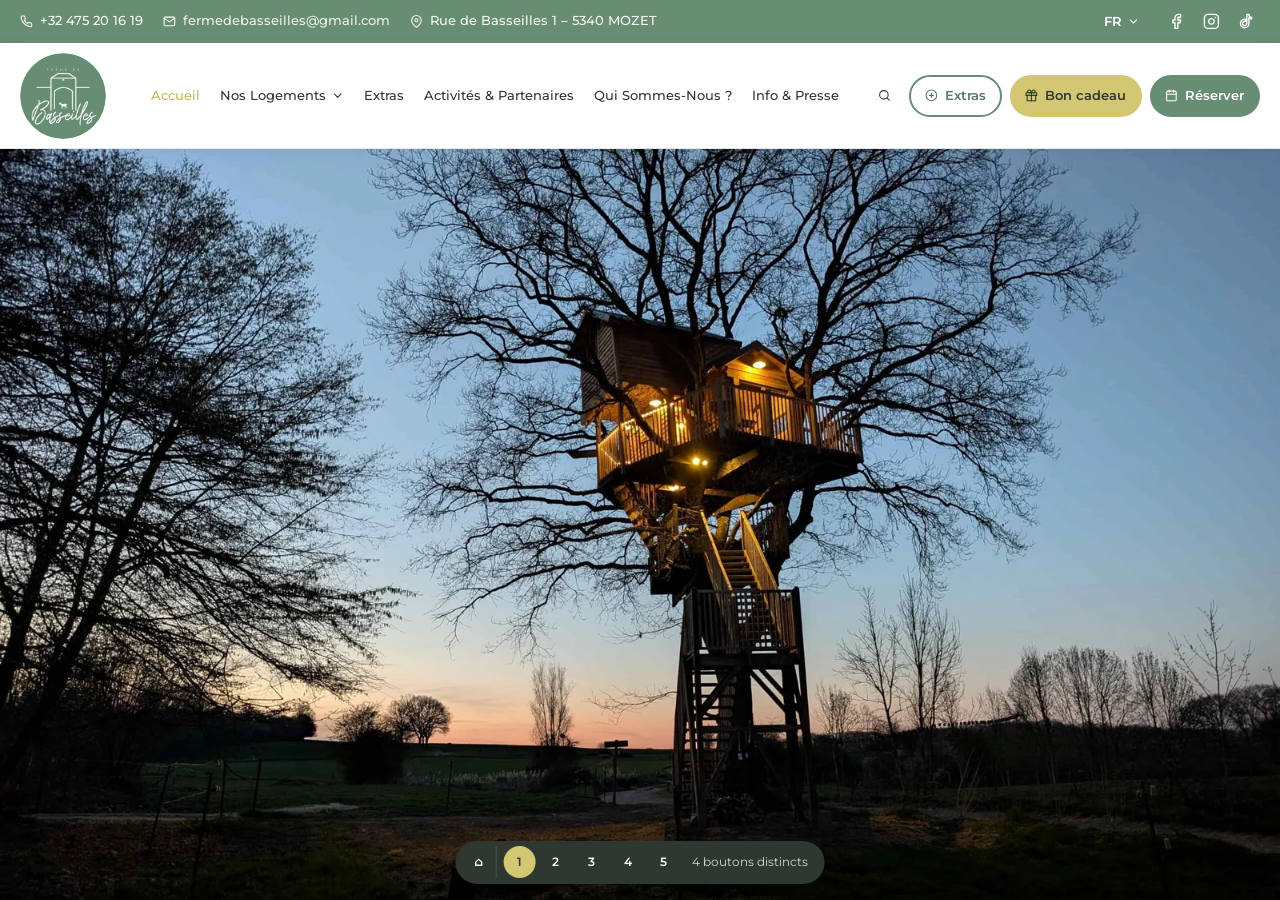
==== commit 109fce2b: "Fullscreen photo headers + distinct mobile treatments per variant - Variants: photo fills viewport b" ====
--- a/variant-1.html
+++ b/variant-1.html
@@ -56,10 +56,6 @@
     <div class="nav-inner">
       <a class="logo" href="index.html">
         <img src="assets/img/logo.webp" alt="Ferme de Basseilles">
-        <span class="logo-text">
-          <span class="logo-top">Ferme de</span>
-          <span class="logo-name">Basseilles</span>
-        </span>
       </a>
 
       <ul class="nav-links">
@@ -102,6 +98,14 @@
       <button class="burger" aria-label="Ouvrir le menu">
         <svg class="icon" viewBox="0 0 24 24"><path d="M3 6h18M3 12h18M3 18h18"/></svg>
       </button>
+    </div>
+
+    <!-- mobile : les 4 boutons en rangée défilante -->
+    <div class="mobile-chips">
+      <a class="btn btn-solid" href="#reserver">Réserver</a>
+      <a class="btn btn-yellow" href="#bon-cadeau">Bon cadeau</a>
+      <a class="btn btn-outline" href="#extras">Extras</a>
+      <a class="btn btn-outline" href="#ma-reservation">Ma réservation</a>
     </div>
   </header>
 
@@ -149,110 +153,10 @@
   </aside>
 
   <main>
-    <!-- ===== Hero ===== -->
     <section class="hero">
       <img class="hero-img" src="assets/img/hero.webp" alt="La Cabane Perchée au coucher du soleil">
-      <div class="hero-content">
-        <span class="kicker">Séjours insolites à la ferme</span>
-        <h1>Dormez dans les arbres, réveillez-vous en pleine nature</h1>
-        <p>Cabanes perchées, roulottes et gîtes de charme au c&oelig;ur du Condroz namurois. Une parenthèse hors du temps, à la Ferme de Basseilles.</p>
-        <div class="hero-cta">
-          <a class="btn btn-yellow" href="#reserver">Réserver un séjour</a>
-          <a class="btn btn-solid" href="#bon-cadeau">Offrir un bon cadeau</a>
-        </div>
-      </div>
-    </section>
-
-    <!-- ===== Logements ===== -->
-    <section class="section">
-      <div class="section-head">
-        <span class="kicker">Nos logements</span>
-        <h2>Trois façons de vivre la ferme</h2>
-        <p>Contenu de démonstration — chaque hébergement dispose de sa propre page sur le site final.</p>
-      </div>
-      <div class="cards">
-        <article class="card">
-          <div class="card-img"><svg class="icon" viewBox="0 0 24 24"><path d="m3 9 9-7 9 7v11a2 2 0 0 1-2 2H5a2 2 0 0 1-2-2z"/><path d="M9 22V12h6v10"/></svg></div>
-          <div class="card-body">
-            <h3>La Cabane Perchée</h3>
-            <p>À 8 mètres de haut, une cabane tout confort nichée dans un chêne centenaire, avec vue sur les prairies.</p>
-            <a class="card-link" href="#">Découvrir &rarr;</a>
-          </div>
-        </article>
-        <article class="card">
-          <div class="card-img"><svg class="icon" viewBox="0 0 24 24"><circle cx="12" cy="12" r="10"/><path d="M12 2v20M2 12h20"/><path d="m5 5 14 14M19 5 5 19"/></svg></div>
-          <div class="card-body">
-            <h3>La Roulotte</h3>
-            <p>Une roulotte bohème posée au bord du champ, idéale pour une escapade romantique en amoureux.</p>
-            <a class="card-link" href="#">Découvrir &rarr;</a>
-          </div>
-        </article>
-        <article class="card">
-          <div class="card-img"><svg class="icon" viewBox="0 0 24 24"><path d="M12 3 2 21h20L12 3z"/><path d="M12 13l-3.5 8M12 13l3.5 8"/></svg></div>
-          <div class="card-body">
-            <h3>Le Gîte de la Ferme</h3>
-            <p>L'ancienne grange rénovée, parfaite pour les familles et les groupes jusqu'à 8 personnes.</p>
-            <a class="card-link" href="#">Découvrir &rarr;</a>
-          </div>
-        </article>
-      </div>
-    </section>
-
-    <!-- ===== Bandeau ===== -->
-    <section class="strip">
-      <div class="section">
-        <div>
-          <h2>Envie d'offrir une nuit insolite ?</h2>
-          <p>Le bon cadeau Ferme de Basseilles est valable un an sur tous nos hébergements et extras.</p>
-        </div>
-        <a class="btn btn-yellow" href="#bon-cadeau">Acheter un bon cadeau</a>
-      </div>
     </section>
   </main>
-
-  <!-- ===== Footer : e-commerce déplacé ici ===== -->
-  <footer>
-    <div class="footer-inner">
-      <div class="footer-brand">
-        <img src="assets/img/logo.webp" alt="Ferme de Basseilles">
-        <p>Hébergements insolites &amp; ferme en activité à Mozet, au c&oelig;ur du Condroz namurois.</p>
-        <div class="socials">
-          <a href="#" aria-label="Facebook"><svg class="icon" viewBox="0 0 24 24"><path d="M18 2h-3a5 5 0 0 0-5 5v3H7v4h3v8h4v-8h3l1-4h-4V7a1 1 0 0 1 1-1h3z"/></svg></a>
-          <a href="#" aria-label="Instagram"><svg class="icon" viewBox="0 0 24 24"><rect x="2" y="2" width="20" height="20" rx="5"/><path d="M16 11.37A4 4 0 1 1 12.63 8 4 4 0 0 1 16 11.37z"/><line x1="17.5" y1="6.5" x2="17.51" y2="6.5"/></svg></a>
-          <a href="#" aria-label="TikTok"><svg class="icon" viewBox="0 0 24 24"><path d="M21 8.5a6.5 6.5 0 0 1-4-1.4V15a6 6 0 1 1-6-6c.34 0 .67.03 1 .09V12a3 3 0 1 0 2 2.83V2h3a4.5 4.5 0 0 0 4 4.4z"/></svg></a>
-        </div>
-      </div>
-      <div>
-        <h4>Navigation</h4>
-        <ul>
-          <li><a href="#">Accueil</a></li>
-          <li><a href="#">Nos Logements</a></li>
-          <li><a href="#">Extras</a></li>
-          <li><a href="#">Activités &amp; Partenaires</a></li>
-          <li><a href="#">Qui Sommes-Nous ?</a></li>
-          <li><a href="#">Info &amp; Presse</a></li>
-        </ul>
-      </div>
-      <div>
-        <h4>Mon séjour</h4>
-        <ul>
-          <li><a href="#reserver">Réserver</a></li>
-          <li><a href="#bon-cadeau">Acheter un bon cadeau</a></li>
-          <li><a href="#extras">Ajouter des extras</a></li>
-          <li><a href="#ma-reservation">Voir ma réservation</a></li>
-        </ul>
-      </div>
-      <div>
-        <h4>Boutique en ligne</h4>
-        <ul>
-          <li><a href="#"><svg class="icon" viewBox="0 0 24 24"><path d="M6 2 3 6v14a2 2 0 0 0 2 2h14a2 2 0 0 0 2-2V6l-3-4z"/><path d="M3 6h18"/><path d="M16 10a4 4 0 0 1-8 0"/></svg> Notre boutique</a></li>
-          <li><a href="#"><svg class="icon" viewBox="0 0 24 24"><circle cx="9" cy="21" r="1"/><circle cx="20" cy="21" r="1"/><path d="M1 1h4l2.68 13.39a2 2 0 0 0 2 1.61h9.72a2 2 0 0 0 2-1.61L23 6H6"/></svg> Mon panier</a></li>
-        </ul>
-        <p class="footer-shop-note">La partie e-commerce (boutique &amp; panier) a été déplacée du header vers le footer.</p>
-      </div>
-    </div>
-    <div class="footer-bottom">© 2026 Ferme de Basseilles — Maquette de navigation · Variante 1 : 4 boutons distincts</div>
-  </footer>
 
   <script src="assets/js/main.js"></script>
 </body>
--- a/assets/css/styles.css
+++ b/assets/css/styles.css
@@ -212,7 +212,7 @@
 }
 
 .logo img {
-  width: 62px; height: 62px;
+  width: 86px; height: 86px;
   border-radius: 50%;
 }
 
@@ -405,6 +405,8 @@
    Burger + mobile drawer
    ========================= */
 .nav-mobile-cta { display: none; }
+.nav-mobile-dd { display: none; }
+.mobile-chips, .mobile-grid { display: none; }
 
 .burger {
   display: none;
@@ -617,13 +619,24 @@
 .bottombar a.bb-primary:hover { background: var(--green-dark); }
 
 /* =========================
-   Hero
-   ========================= */
+   Hero — photo plein écran sous le header
+   ========================= */
+body.v1, body.v2, body.v3, body.v4, body.v5 {
+  min-height: 100svh;
+  display: flex;
+  flex-direction: column;
+}
+
+body.v1 main, body.v2 main, body.v3 main, body.v4 main, body.v5 main {
+  flex: 1;
+  display: flex;
+  flex-direction: column;
+}
+
 .hero {
   position: relative;
-  min-height: 62vh;
-  display: flex;
-  align-items: flex-end;
+  flex: 1;
+  min-height: 320px;
   overflow: hidden;
   isolation: isolate;
 }
@@ -634,14 +647,6 @@
   width: 100%; height: 100%;
   object-fit: cover;
   z-index: -2;
-}
-
-.hero::after {
-  content: "";
-  position: absolute;
-  inset: 0;
-  background: linear-gradient(180deg, rgba(46, 56, 48, 0) 30%, rgba(46, 56, 48, 0.65) 100%);
-  z-index: -1;
 }
 
 .hero-content {
@@ -885,8 +890,6 @@
 /* keep switcher above V5 mobile bottom bar */
 @media (max-width: 1080px) {
   body.v5 .switcher { bottom: calc(4.6rem + env(safe-area-inset-bottom)); }
-  body.v5 main { padding-bottom: 4.5rem; }
-  body.v5 footer { padding-bottom: 4.5rem; }
 }
 
 /* =========================
@@ -963,6 +966,47 @@
 
   body.v5 .burger { margin-left: auto; }
 
+  /* --- traitements mobiles distincts par variante --- */
+
+  /* V1 : rangée défilante des 4 boutons sous le header */
+  body.v1 .nav-mobile-cta { display: none; }
+  body.v1 .burger { margin-left: auto; }
+
+  .mobile-chips {
+    display: flex;
+    gap: 0.5rem;
+    padding: 0.15rem 0.9rem 0.75rem;
+    overflow-x: auto;
+    -webkit-overflow-scrolling: touch;
+    scrollbar-width: none;
+  }
+
+  .mobile-chips::-webkit-scrollbar { display: none; }
+
+  .mobile-chips .btn {
+    padding: 0.45rem 0.95rem;
+    font-size: 0.78rem;
+    flex-shrink: 0;
+  }
+
+  /* V2 : le menu déroulant « Mon séjour » reste visible à côté du burger */
+  .nav-mobile-dd { display: block; margin-left: auto; }
+  .nav-mobile-dd + .burger { margin-left: 0.25rem; }
+  .nav-mobile-dd .actions-dd-btn { padding: 0.5rem 0.95rem; font-size: 0.8rem; }
+
+  /* V3 : grille 2×2 des 4 boutons sous le header */
+  body.v3 .nav-mobile-cta { display: none; }
+  body.v3 .burger { margin-left: auto; }
+
+  .mobile-grid {
+    display: grid;
+    grid-template-columns: 1fr 1fr;
+    gap: 0.5rem;
+    padding: 0.15rem 0.9rem 0.75rem;
+  }
+
+  .mobile-grid .btn { padding: 0.5rem 0.4rem; font-size: 0.76rem; }
+
   body.v3 .nav-inner {
     display: flex;
     grid-template-columns: none;
@@ -980,19 +1024,23 @@
   .topbar-contact .topbar-mail span,
   .topbar-contact .topbar-address { display: none; }
 
+  /* V4 : sur téléphone les pastilles disparaissent (actions dans le menu burger) */
+  .topbar-actions { display: none; }
+
+  /* topbar minimale sur téléphone : téléphone + langue ; le reste vit dans le menu burger */
+  .topbar-contact .topbar-mail,
+  .topbar .socials { display: none; }
+
   .topbar-inner { padding: 0.4rem 0.9rem; }
   .nav-inner { padding: 0.55rem 0.9rem; gap: 0.75rem; }
 
   .nav-mobile-cta { padding: 0.45rem 0.8rem; font-size: 0.76rem; }
 
-  .logo img { width: 52px; height: 52px; }
-  .logo-text .logo-name { font-size: 1.25rem; }
+  .logo img { width: 64px; height: 64px; }
 
   .cards { grid-template-columns: 1fr; }
 
   .footer-inner { grid-template-columns: 1fr; gap: 1.8rem; }
-
-  .hero { min-height: 55vh; }
 
   .switcher .sw-home { padding-right: 0.5rem; }
 }
